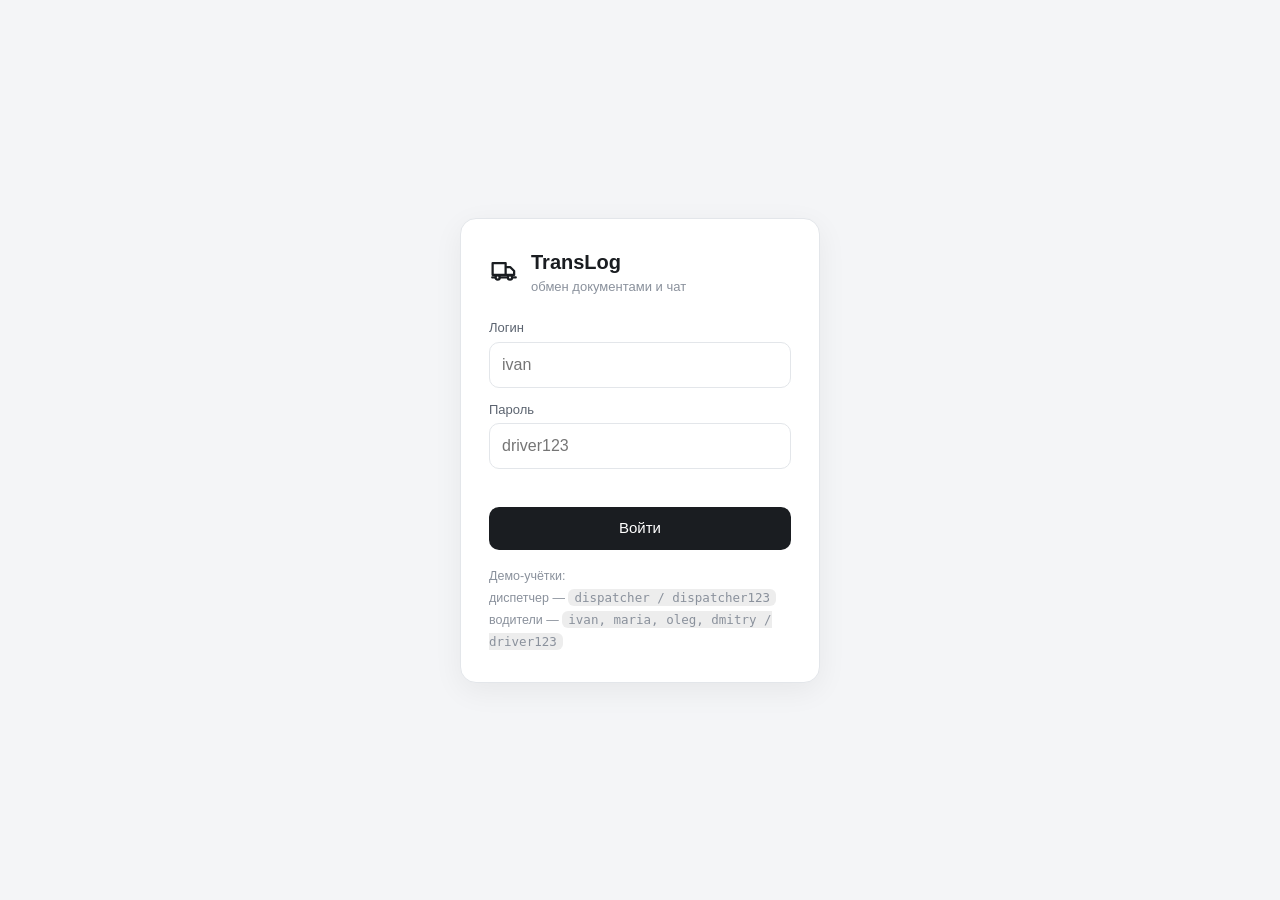
==== static/index.html @ a9002255 "TransLog: document exchange and chat for logistics" ====
<!DOCTYPE html>
<html lang="ru">
<head>
  <meta charset="UTF-8">
  <meta name="viewport" content="width=device-width, initial-scale=1.0">
  <title>TransLog — документы и чат</title>
  <link rel="stylesheet" href="/static/style.css">
  <link rel="icon" href="data:image/svg+xml,<svg xmlns='http://www.w3.org/2000/svg' viewBox='0 0 24 24'><path d='M2.9 5.6H13.3V15.1H2.9zM13.3 8.8H16.9L20.1 12V15.1H13.3' fill='none' stroke='%23222' stroke-width='1.8'/></svg>">
</head>
<body>

  <div id="login-view" class="login-wrap hidden">
    <div class="login-card">
      <div class="login-brand">
        <svg width="30" height="30" viewBox="0 0 24 24" fill="none"><path d="M2.9 5.6H13.3V15.1H2.9V5.6Z" stroke="currentColor" stroke-width="1.8" stroke-linejoin="round"/><path d="M13.3 8.8H16.9L20.1 12V15.1H13.3" stroke="currentColor" stroke-width="1.8" stroke-linejoin="round"/><circle cx="6.9" cy="17.1" r="1.7" stroke="currentColor" stroke-width="1.8"/><circle cx="16.8" cy="17.1" r="1.7" stroke="currentColor" stroke-width="1.8"/><path d="M2.6 17.1H5.2M8.6 17.1H15.1M18.5 17.1H21.4" stroke="currentColor" stroke-width="1.8" stroke-linecap="round"/></svg>
        <div>
          <div class="login-title">TransLog</div>
          <div class="login-sub">обмен документами и чат</div>
        </div>
      </div>
      <label>Логин</label>
      <input id="li-login" autocomplete="username" placeholder="ivan">
      <label>Пароль</label>
      <input id="li-pass" type="password" autocomplete="current-password" placeholder="driver123">
      <div id="li-error" class="login-error"></div>
      <button class="btn-p" id="li-btn" onclick="doLogin()">Войти</button>
      <div class="login-hint">
        Демо-учётки:<br>
        диспетчер — <code>dispatcher / dispatcher123</code><br>
        водители — <code>ivan, maria, oleg, dmitry / driver123</code>
      </div>
    </div>
  </div>

  <div id="app-view" class="hidden">
    <header class="topbar">
      <div class="brand">
        <svg width="24" height="24" viewBox="0 0 24 24" fill="none"><path d="M2.9 5.6H13.3V15.1H2.9V5.6Z" stroke="currentColor" stroke-width="1.8" stroke-linejoin="round"/><path d="M13.3 8.8H16.9L20.1 12V15.1H13.3" stroke="currentColor" stroke-width="1.8" stroke-linejoin="round"/><circle cx="6.9" cy="17.1" r="1.7" stroke="currentColor" stroke-width="1.8"/><circle cx="16.8" cy="17.1" r="1.7" stroke="currentColor" stroke-width="1.8"/><path d="M2.6 17.1H5.2M8.6 17.1H15.1M18.5 17.1H21.4" stroke="currentColor" stroke-width="1.8" stroke-linecap="round"/></svg>
        <span>TransLog</span>
      </div>
      <div class="st" id="stats"></div>
      <div class="me" id="me-box"></div>
      <button class="ibtn" onclick="doLogout()" title="Выйти">
        <svg width="16" height="16" viewBox="0 0 24 24" fill="none"><path d="M10 4H6C4.9 4 4 4.9 4 6V18C4 19.1 4.9 20 6 20H10M16 8L20 12L16 16M20 12H9" stroke="currentColor" stroke-width="1.8" stroke-linecap="round" stroke-linejoin="round"/></svg>
        Выйти
      </button>
    </header>
    <div class="layout">
      <aside id="side"></aside>
      <main id="center"></main>
      <section id="chatbox"></section>
    </div>
  </div>

  <script src="/static/app.js"></script>
</body>
</html>
---- static/style.css ----
:root{
  --bg:#f4f5f7; --surface:#ffffff; --text:#1a1d21; --text2:#5c6470; --text3:#8a919c;
  --border:#e3e6ea; --primary:#1a1d21; --on-primary:#ffffff;
  --blue:#2563eb; --green:#16a34a; --red:#dc2626; --amber:#d97706;
}
@media (prefers-color-scheme: dark){
  :root{
    --bg:#14161a; --surface:#1d2025; --text:#e8eaed; --text2:#a7adb6; --text3:#767d87;
    --border:#2c3138; --primary:#e8eaed; --on-primary:#14161a;
    --blue:#60a5fa; --green:#4ade80; --red:#f87171; --amber:#fbbf24;
  }
}
*{box-sizing:border-box}
body{margin:0;background:var(--bg);color:var(--text);
  font-family:-apple-system,BlinkMacSystemFont,"Segoe UI",Roboto,"Helvetica Neue",Arial,sans-serif;
  font-size:16px;line-height:1.5}
button,input,select,textarea{font:inherit;color:inherit}
code{background:color-mix(in srgb,var(--text) 8%,transparent);padding:1px 6px;border-radius:6px;font-size:12.5px}
.hidden{display:none!important}
svg{display:block;flex:none}

/* ---------- login ---------- */
.login-wrap{min-height:100vh;display:flex;align-items:center;justify-content:center;padding:20px}
.login-card{width:100%;max-width:360px;background:var(--surface);border:1px solid var(--border);
  border-radius:16px;padding:28px;box-shadow:0 8px 30px rgba(0,0,0,.06)}
.login-brand{display:flex;align-items:center;gap:12px;margin-bottom:22px}
.login-title{font-size:20px;font-weight:600}
.login-sub{font-size:13px;color:var(--text3)}
.login-card label{display:block;font-size:13px;color:var(--text2);margin:12px 0 4px}
.login-card input{width:100%;padding:10px 12px;border:1px solid var(--border);border-radius:10px;
  background:transparent;outline:none}
.login-card input:focus{border-color:var(--text)}
.login-error{color:var(--red);font-size:13px;min-height:20px;margin-top:8px}
.login-hint{margin-top:16px;font-size:12.5px;color:var(--text3);line-height:1.7}
.btn-p{display:inline-flex;align-items:center;justify-content:center;gap:8px;width:100%;
  border:0;background:var(--primary);color:var(--on-primary);border-radius:10px;
  padding:10px 16px;font-size:15px;cursor:pointer;margin-top:10px}
.btn-p:hover{opacity:.9}

/* ---------- topbar ---------- */
.topbar{position:sticky;top:0;z-index:10;display:flex;align-items:center;gap:14px;flex-wrap:wrap;
  background:var(--surface);border-bottom:1px solid var(--border);padding:10px 20px}
.brand{display:flex;align-items:center;gap:8px;font-size:18px;font-weight:600}
.st{display:flex;gap:8px;flex-wrap:wrap}
.me{margin-left:auto;font-size:14px;color:var(--text2)}
.ibtn{display:inline-flex;align-items:center;gap:6px;border:1px solid var(--border);background:var(--surface);
  border-radius:8px;padding:5px 10px;font-size:13px;cursor:pointer;color:var(--text2)}
.ibtn:hover{border-color:var(--text);color:var(--text)}
.ibtn.ok{color:var(--green)}
.ibtn.no{color:var(--red)}

/* ---------- layout ---------- */
.layout{display:grid;grid-template-columns:260px minmax(0,1fr) 340px;gap:16px;
  max-width:1440px;margin:0 auto;padding:16px 20px;align-items:start}
@media(max-width:980px){.layout{grid-template-columns:1fr}}

.chip{display:inline-flex;align-items:center;gap:4px;font-size:12px;line-height:1.35;
  padding:2px 8px;border-radius:6px;white-space:nowrap}
.c-blue{background:color-mix(in srgb,var(--blue) 12%,transparent);color:var(--blue)}
.c-green{background:color-mix(in srgb,var(--green) 12%,transparent);color:var(--green)}
.c-red{background:color-mix(in srgb,var(--red) 12%,transparent);color:var(--red)}
.c-amber{background:color-mix(in srgb,var(--amber) 15%,transparent);color:var(--amber)}
.c-gray{background:color-mix(in srgb,var(--text2) 12%,transparent);color:var(--text2)}

/* ---------- sidebar ---------- */
.side-t{font-size:12px;color:var(--text3);margin:0 0 8px}
.ord{display:block;width:100%;text-align:left;background:var(--surface);border:1px solid var(--border);
  border-radius:12px;padding:12px;margin-bottom:8px;cursor:pointer}
.ord.on{border-color:var(--text)}
.o-top{display:flex;align-items:center;justify-content:space-between;gap:8px}
.oid{font-size:14px;font-weight:600}
.oname{font-size:14px;margin-top:2px}
.oroute{display:flex;align-items:center;gap:4px;font-size:13px;color:var(--text2);margin-top:2px}
.ometa{font-size:12px;color:var(--text3);margin-top:2px}
.obadges{display:flex;gap:6px;margin-top:8px;flex-wrap:wrap}

/* ---------- panels ---------- */
.panel{background:var(--surface);border:1px solid var(--border);border-radius:12px;padding:16px;margin-bottom:16px}
.panel-t{display:flex;align-items:center;gap:8px;font-size:15px;font-weight:600;margin-bottom:12px}
.panel-t svg{color:var(--text3)}
.fchips{display:flex;gap:6px;flex-wrap:wrap;margin-bottom:10px}
.fchips button{border:1px solid var(--border);background:transparent;border-radius:6px;
  padding:3px 10px;font-size:12.5px;cursor:pointer;color:var(--text2)}
.fchips button.on{border-color:var(--text);color:var(--text)}
.search{display:flex;align-items:center;gap:8px;border:1px solid var(--border);border-radius:10px;
  padding:7px 10px;margin-bottom:6px;color:var(--text3)}
.search input{border:0;outline:0;background:transparent;width:100%;font-size:14px;color:var(--text)}

/* ---------- documents ---------- */
.doc{display:flex;align-items:center;gap:10px;padding:11px 2px;border-top:1px solid var(--border)}
.doc:first-of-type{border-top:0}
.dic{color:var(--text3)}
.dmain{flex:1;min-width:0}
.dname{font-size:14px;font-weight:600;display:flex;align-items:center;gap:6px;flex-wrap:wrap}
.dmeta{font-size:12px;color:var(--text3);margin-top:1px}
.dact{display:flex;gap:6px;margin-top:6px;flex-wrap:wrap}
.dright{display:flex;flex-direction:column;align-items:flex-end;gap:6px}
.empty{font-size:13px;color:var(--text3);padding:18px 4px;text-align:center}

/* ---------- upload form ---------- */
.uprow{margin-bottom:10px}
.uprow select,.uprow input{width:100%;border:1px solid var(--border);border-radius:10px;
  padding:9px 11px;font-size:14px;background:var(--surface);outline:none}
.filelab{display:flex;align-items:center;gap:8px;border:1px dashed var(--border);border-radius:10px;
  padding:10px 12px;font-size:14px;color:var(--text2);cursor:pointer;margin-bottom:10px}
.filelab:hover{border-color:var(--text)}

/* ---------- chat ---------- */
.chat{background:var(--surface);border:1px solid var(--border);border-radius:12px;
  display:flex;flex-direction:column;position:sticky;top:64px}
.ch-head{display:flex;align-items:center;gap:10px;padding:12px 14px;border-bottom:1px solid var(--border)}
.av{width:34px;height:34px;border-radius:50%;display:flex;align-items:center;justify-content:center;
  font-size:13px;font-weight:600;flex:none}
.ch-name{font-size:14px;font-weight:600}
.ch-sub{font-size:12px;color:var(--text3)}
.ch-msgs{padding:12px 14px;display:flex;flex-direction:column;gap:8px;max-height:420px;overflow-y:auto}
.mrow{display:flex}
.mrow.me{justify-content:flex-end}
.b{max-width:84%;padding:8px 12px;border-radius:12px;font-size:14px;line-height:1.45;word-break:break-word}
.b.them{border:1px solid var(--border)}
.b.me{background:var(--primary);color:var(--on-primary)}
.bt{display:block;font-size:11px;opacity:.6;margin-top:2px}
.msys{text-align:center;font-size:12px;color:var(--text3)}
.bdoc{display:flex;align-items:center;gap:8px}
.bdname{font-size:13px;font-weight:600}
.bdmeta{font-size:11px;opacity:.75;display:flex;gap:6px;align-items:center;flex-wrap:wrap}
.bdmeta a{color:inherit}
.ch-in{display:flex;align-items:center;gap:6px;padding:10px;border-top:1px solid var(--border)}
.ch-in input{flex:1;border:1px solid var(--border);border-radius:10px;padding:9px 11px;font-size:14px;
  background:transparent;outline:none;min-width:0}
.iconbtn{border:0;background:transparent;color:var(--text3);cursor:pointer;padding:6px;
  border-radius:8px;display:flex}
.iconbtn:hover{color:var(--text)}
.send{width:36px;height:36px;border:0;border-radius:50%;background:var(--primary);color:var(--on-primary);
  display:flex;align-items:center;justify-content:center;cursor:pointer;flex:none}
.send:hover{opacity:.9}
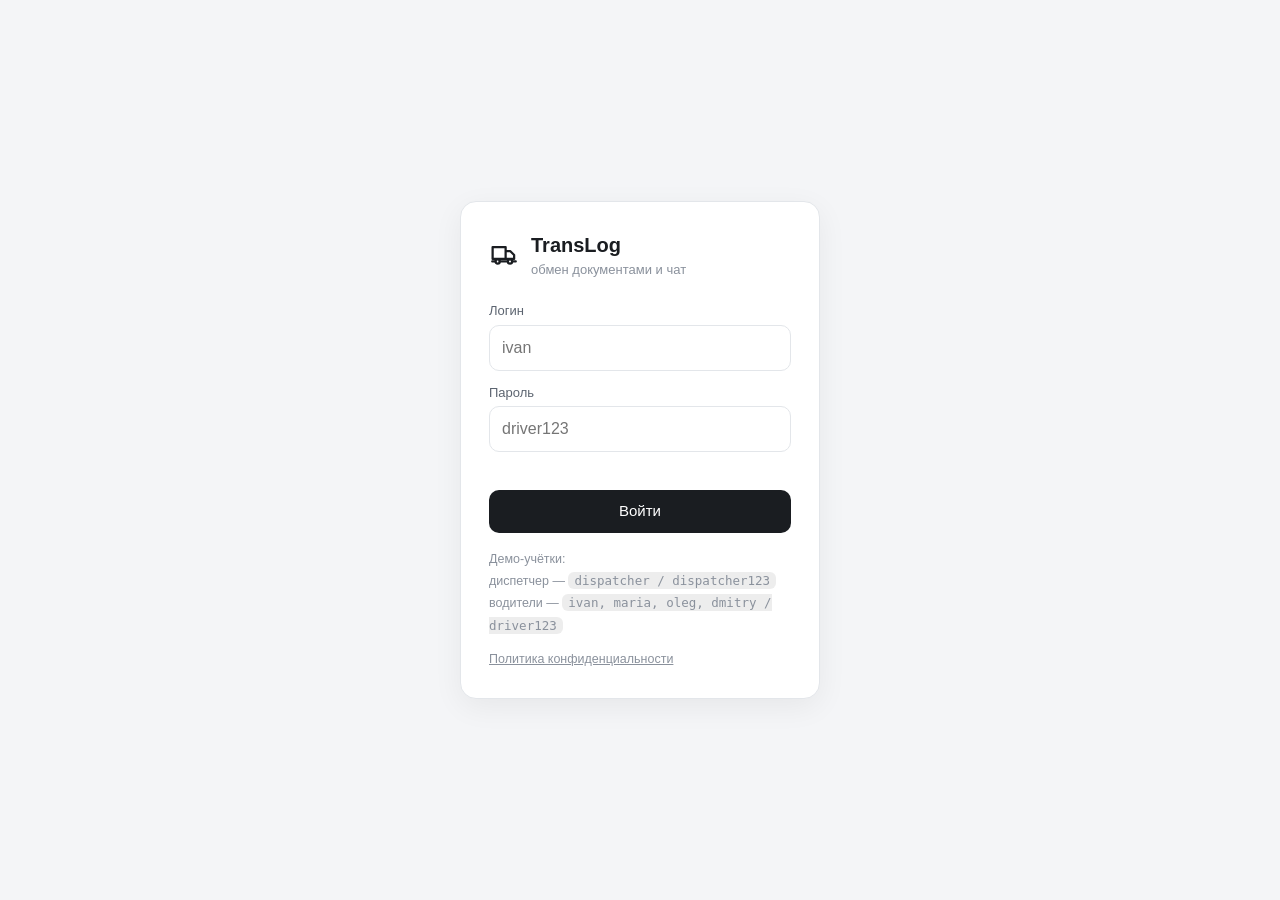
==== commit 479df601: "Страница политики конфиденциальности (/privacy) + ссылка на входе" ====
--- a/static/index.html
+++ b/static/index.html
@@ -29,6 +29,9 @@
         диспетчер — <code>dispatcher / dispatcher123</code><br>
         водители — <code>ivan, maria, oleg, dmitry / driver123</code>
       </div>
+      <div class="login-hint" style="margin-top:12px">
+        <a href="/privacy" style="color:inherit">Политика конфиденциальности</a>
+      </div>
     </div>
   </div>
 
@@ -40,6 +43,10 @@
       </div>
       <div class="st" id="stats"></div>
       <div class="me" id="me-box"></div>
+      <button class="ibtn" id="settings-btn" onclick="toggleSettings()" title="Настройки" style="display:none">
+        <svg width="16" height="16" viewBox="0 0 24 24" fill="none"><path d="M12 8.5C10.067 8.5 8.5 10.067 8.5 12C8.5 13.933 10.067 15.5 12 15.5C13.933 15.5 15.5 13.933 15.5 12C15.5 10.067 13.933 8.5 12 8.5Z" stroke="currentColor" stroke-width="1.8"/><path d="M12 2.5L12.9 4.6C13.6 4.8 14.2 5.1 14.8 5.5L17 4.8L19.2 7L18.5 9.2C18.9 9.8 19.2 10.4 19.4 11.1L21.5 12L19.4 12.9C19.2 13.6 18.9 14.2 18.5 14.8L19.2 17L17 19.2L14.8 18.5C14.2 18.9 13.6 19.2 12.9 19.4L12 21.5L11.1 19.4C10.4 19.2 9.8 18.9 9.2 18.5L7 19.2L4.8 17L5.5 14.8C5.1 14.2 4.8 13.6 4.6 12.9L2.5 12L4.6 11.1C4.8 10.4 5.1 9.8 5.5 9.2L4.8 7L7 4.8L9.2 5.5C9.8 5.1 10.4 4.8 11.1 4.6L12 2.5Z" stroke="currentColor" stroke-width="1.6" stroke-linejoin="round"/></svg>
+        Настройки
+      </button>
       <button class="ibtn" onclick="doLogout()" title="Выйти">
         <svg width="16" height="16" viewBox="0 0 24 24" fill="none"><path d="M10 4H6C4.9 4 4 4.9 4 6V18C4 19.1 4.9 20 6 20H10M16 8L20 12L16 16M20 12H9" stroke="currentColor" stroke-width="1.8" stroke-linecap="round" stroke-linejoin="round"/></svg>
         Выйти
@@ -52,6 +59,18 @@
     </div>
   </div>
 
+  <!-- Просмотр документа из чата -->
+  <div id="docview" class="docview hidden" onclick="if(event.target===this)closeDocView()">
+    <div class="docview-head">
+      <span id="docview-name" class="docview-name"></span>
+      <div class="docview-actions">
+        <a id="docview-dl" class="ibtn" href="#" download>Скачать</a>
+        <button class="ibtn" onclick="closeDocView()">✕</button>
+      </div>
+    </div>
+    <div class="docview-body" id="docview-body"></div>
+  </div>
+
   <script src="/static/app.js"></script>
 </body>
 </html>
--- a/static/style.css
+++ b/static/style.css
@@ -121,7 +121,7 @@
 .b.me{background:var(--primary);color:var(--on-primary)}
 .bt{display:block;font-size:11px;opacity:.6;margin-top:2px}
 .msys{text-align:center;font-size:12px;color:var(--text3)}
-.bdoc{display:flex;align-items:center;gap:8px}
+.bdoc{display:flex;align-items:center;gap:8px;cursor:pointer}
 .bdname{font-size:13px;font-weight:600}
 .bdmeta{font-size:11px;opacity:.75;display:flex;gap:6px;align-items:center;flex-wrap:wrap}
 .bdmeta a{color:inherit}
@@ -134,3 +134,42 @@
 .send{width:36px;height:36px;border:0;border-radius:50%;background:var(--primary);color:var(--on-primary);
   display:flex;align-items:center;justify-content:center;cursor:pointer;flex:none}
 .send:hover{opacity:.9}
+
+/* ---------- settings / TransTrade ---------- */
+.ch-tt{padding:8px 14px 0}
+.ch-tt .ibtn{width:100%;justify-content:center}
+#sett-grid,.sett-grid{display:grid;grid-template-columns:130px 1fr;gap:8px 12px;align-items:center;margin-bottom:12px}
+.sett-grid label{font-size:13px;color:var(--text2)}
+.sett-grid input{border:1px solid var(--border);border-radius:10px;padding:9px 11px;font-size:14px;
+  background:var(--surface);outline:none;min-width:0}
+.sett-grid input:focus{border-color:var(--text)}
+.sett-hint{font-size:12.5px;color:var(--text3);margin:0 0 12px;line-height:1.6}
+.sett-hint a{color:var(--blue)}
+.sett-ok{font-size:13px;color:var(--green);padding:8px 0 2px}
+.sett-err{font-size:13px;color:var(--red);padding:8px 0 2px}
+
+/* ---------- просмотр документа ---------- */
+.docview{position:fixed;inset:0;z-index:100;background:rgba(15,18,22,.82);
+  display:flex;flex-direction:column}
+.docview-head{display:flex;align-items:center;gap:10px;padding:10px 14px;color:#fff}
+.docview-name{flex:1;font-size:14px;font-weight:600;overflow:hidden;text-overflow:ellipsis;
+  white-space:nowrap}
+.docview-actions{display:flex;gap:8px;flex:none}
+.docview-actions .ibtn{color:#fff;text-decoration:none}
+.docview-body{flex:1;display:flex;align-items:center;justify-content:center;
+  padding:8px 14px 14px;min-height:0}
+.docview-body img{max-width:100%;max-height:100%;object-fit:contain;border-radius:8px;
+  background:#fff}
+.docview-body embed{width:100%;height:100%;border-radius:8px;background:#fff}
+
+/* просмотр из списка документов */
+.dview{cursor:pointer}
+.dview:hover{text-decoration:underline}
+
+/* просмотр содержимого архива */
+.zlist{background:#fff;border-radius:8px;padding:14px 16px;max-width:560px;width:100%;
+  max-height:100%;overflow:auto;color:var(--text)}
+.zlist-t{font-size:13px;font-weight:600;margin-bottom:10px}
+.zlist-i{display:flex;align-items:center;gap:8px;font-size:13.5px;padding:5px 0;
+  border-bottom:1px solid var(--border)}
+.zlist-i:last-child{border-bottom:0}
